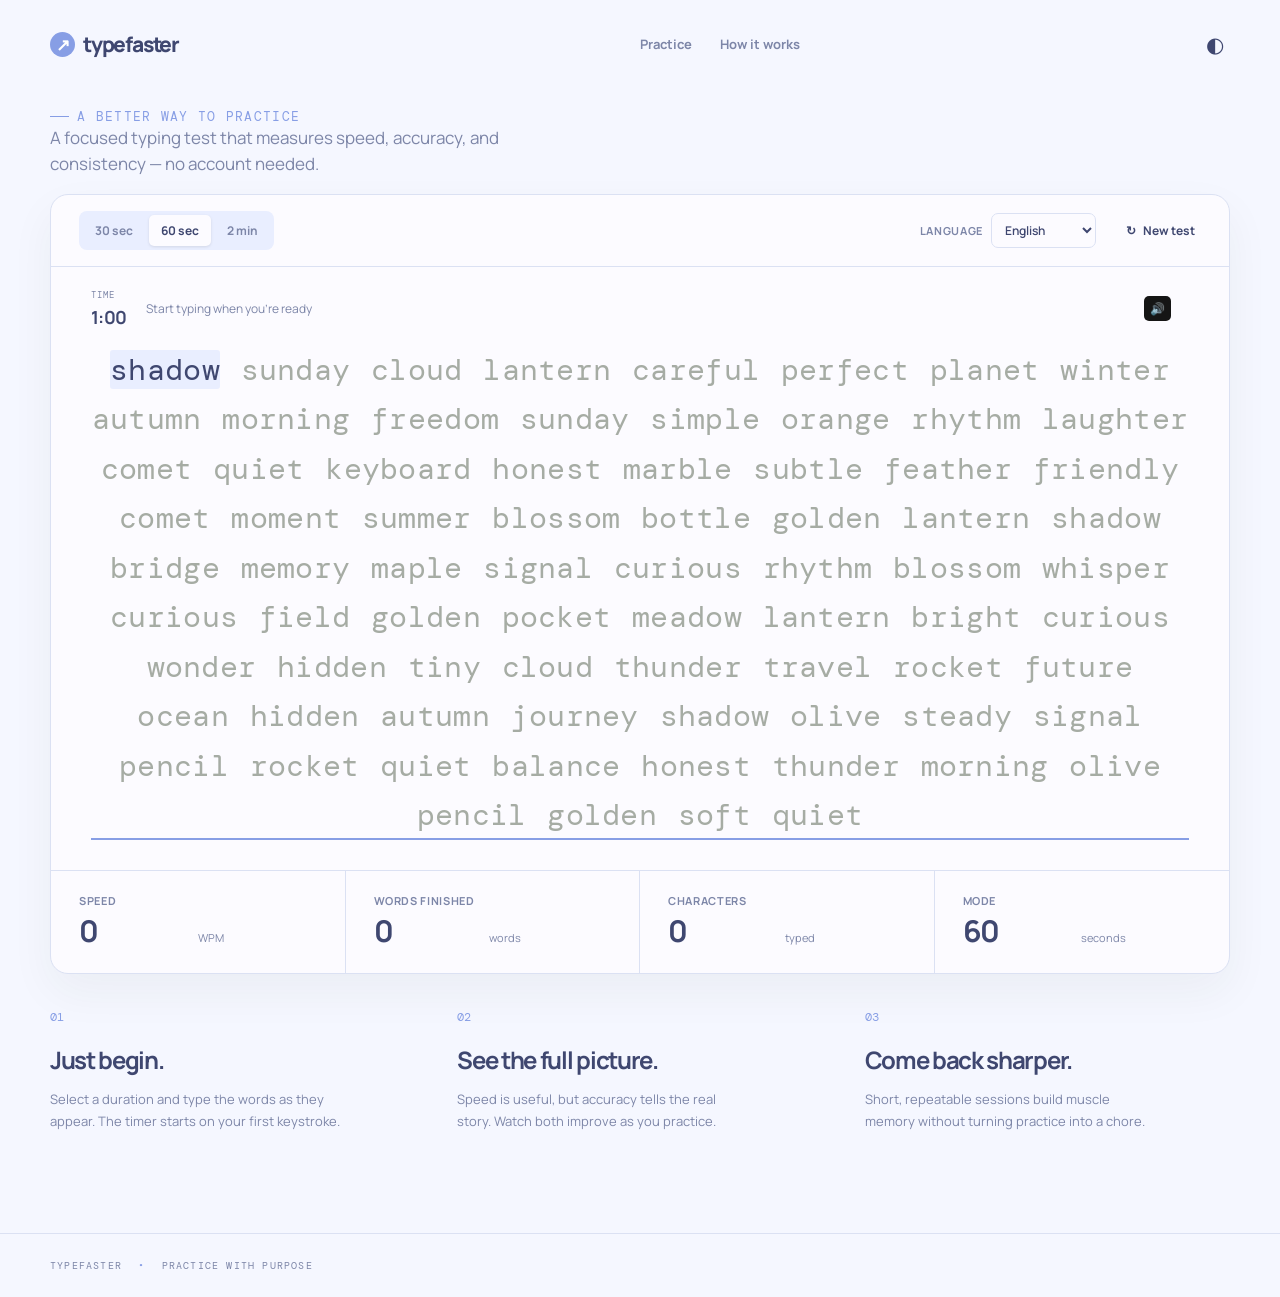
==== index.html @ 85c1653c "Add files via upload" ====
<!doctype html>
<html lang="en">
  <head>
    <meta charset="UTF-8" />
    <meta name="viewport" content="width=device-width, initial-scale=1.0" />
    <meta name="description" content="A calm, fast typing test that works without an account." />
    <title>typefaster — Free Typing Test</title>
    <link rel="preconnect" href="https://fonts.googleapis.com" />
    <link rel="preconnect" href="https://fonts.gstatic.com" crossorigin />
    <link href="https://fonts.googleapis.com/css2?family=DM+Mono:wght@400;500&family=Manrope:wght@400;500;600;700;800&display=swap" rel="stylesheet" />
    <link rel="stylesheet" href="styles.css" />
  </head>
  <body>
    <header class="site-header">
      <a class="brand" href="#" aria-label="typefaster home"><span class="brand-mark">↗</span>typefaster</a>
      <nav aria-label="Main navigation"><a href="#practice">Practice</a><a href="#how-it-works">How it works</a></nav>
      <button class="theme-toggle" id="themeToggle" aria-label="Toggle colour theme">◐</button>
    </header>

    <main>
      <section class="hero" id="practice">
        <div class="eyebrow"><span></span> a better way to practice</div>
        <p class="intro">A focused typing test that measures speed, accuracy, and consistency — no account needed.</p>
      </section>

      <section class="test-shell" aria-label="Typing test">
        <div class="test-toolbar">
          <div class="mode-picker" aria-label="Test length">
            <button class="mode" data-seconds="30">30 sec</button>
            <button class="mode active" data-seconds="60">60 sec</button>
            <button class="mode" data-seconds="120">2 min</button>
          </div>
          <label class="language-picker" for="languageSelect"><span>Language</span><select id="languageSelect" aria-label="Typing language"><option value="english">English</option><option value="german">German</option><option value="turkish">Turkish</option><option value="french">French</option><option value="spanish">Spanish</option><option value="italian">Italian</option><option value="polish">Polish</option></select></label>
          <button class="restart" id="restart" aria-label="Restart typing test">↻ <span>New test</span></button>
        </div>

        <div class="test-stage" id="testStage">
          <div class="status-row">
            <div><span class="timer-label">TIME</span><strong id="timer">1:00</strong></div>
            <div class="stage-note" id="stageNote">Start typing when you’re ready</div>
            <button class="sound-toggle" id="soundToggle" aria-label="Mute typing sounds" aria-pressed="false">🔊 <span>Sound on</span></button>
          </div>
          <div class="word-area"><p class="words" id="words" role="textbox" tabindex="0" aria-label="Words to type. Click here and start typing."></p></div>
          <input id="typingInput" class="typing-input" tabindex="-1" autocomplete="off" autocapitalize="off" spellcheck="false" aria-hidden="true" />
        </div>

        <div class="metrics" aria-live="polite">
          <div class="metric"><span>Speed</span><strong id="wpm">0</strong><small>WPM</small></div>
          <div class="metric"><span>Words finished</span><strong id="completedWords">0</strong><small>words</small></div>
          <div class="metric"><span>Characters</span><strong id="characters">0</strong><small>typed</small></div>
          <div class="metric"><span>Mode</span><strong id="modeLength">60</strong><small>seconds</small></div>
        </div>
      </section>

      <section class="result-card hidden" id="resultCard" aria-live="polite">
        <div><div class="eyebrow"><span></span> test complete</div><h2>Nice rhythm.</h2><p id="resultCopy">Here’s how your test went.</p></div>
        <div class="result-score"><strong id="finalWpm">0</strong><span>WPM</span></div>
        <button class="primary-button" id="tryAgain">Try again <span>→</span></button>
      </section>

      <section class="benefits" id="how-it-works">
        <div><span class="number">01</span><h2>Just begin.</h2><p>Select a duration and type the words as they appear. The timer starts on your first keystroke.</p></div>
        <div><span class="number">02</span><h2>See the full picture.</h2><p>Speed is useful, but accuracy tells the real story. Watch both improve as you practice.</p></div>
        <div><span class="number">03</span><h2>Come back sharper.</h2><p>Short, repeatable sessions build muscle memory without turning practice into a chore.</p></div>
      </section>
    </main>
    <footer>TYPEFASTER <span>•</span> PRACTICE WITH PURPOSE</footer>
    <audio id="typingSound" src="single_key.mp3" preload="auto"></audio>
    <audio id="errorSound" src="keyboard-click.mp3" preload="auto"></audio>
    <script src="app.js"></script>
  </body>
</html>
---- styles.css ----
:root { --bg:#f5f7ff; --ink:#3f4770; --muted:#7d86a8; --line:#dbe1f3; --card:#fcfbff; --accent:#879ee5; --soft:#e9eeff; }
* { box-sizing:border-box; }
body { margin:0; background:var(--bg); color:var(--ink); font-family:Manrope,Arial,sans-serif; }
button,input { font:inherit; }
.site-header { width:min(1180px,calc(100% - 48px)); margin:auto; height:88px; display:flex; align-items:center; justify-content:space-between; }
.brand { color:var(--ink); text-decoration:none; font-size:21px; font-weight:800; letter-spacing:-1.2px; display:flex; align-items:center; gap:8px; }.brand-mark { display:grid; place-items:center; color:#fff; background:var(--accent); width:25px;height:25px;border-radius:50%; font-size:17px; }
nav { display:flex; gap:28px; margin-left:60px; } nav a { color:var(--muted); text-decoration:none; font-size:13px; font-weight:700; } nav a:hover { color:var(--ink); }.theme-toggle,.restart { border:0;background:transparent;color:var(--ink);cursor:pointer; }.theme-toggle { font-size:21px; }
main { width:min(1180px,calc(100% - 48px)); margin:auto; }.hero { padding:20px 0 16px; }.eyebrow { color:var(--accent); font-family:'DM Mono',monospace; font-size:13px; letter-spacing:.1em; text-transform:uppercase; display:flex;align-items:center;gap:8px; }.eyebrow span { width:19px;height:1px;background:currentColor; } h1,h2,p { margin:0; }h1 { color:var(--accent); font-size:clamp(38px,5vw,58px); line-height:.95; letter-spacing:-.075em; margin:10px 0 11px; max-width:680px; } .intro { max-width:510px;color:var(--muted);line-height:1.55;font-size:17px; }
.test-shell { background:var(--card); border:1px solid var(--line); border-radius:18px; overflow:hidden; box-shadow:0 18px 45px rgba(45,54,43,.05); }.test-toolbar { height:72px;border-bottom:1px solid var(--line);display:flex;align-items:center;justify-content:space-between;padding:0 28px; }.mode-picker{ display:flex;gap:4px;background:var(--soft);padding:4px;border-radius:8px; }.mode{border:0;background:transparent;color:var(--muted);font-size:12px;font-weight:700;padding:7px 12px;border-radius:5px;cursor:pointer; }.mode.active{background:var(--card);color:var(--ink);box-shadow:0 1px 3px rgba(0,0,0,.1);}.language-picker{display:flex;align-items:center;gap:8px;margin-left:auto;margin-right:24px;color:var(--muted);font-size:11px;font-weight:700;text-transform:uppercase;letter-spacing:.06em}.language-picker select{border:1px solid var(--line);border-radius:7px;background:var(--card);color:var(--ink);padding:7px 28px 7px 9px;font:600 12px Manrope,Arial,sans-serif;cursor:pointer}.sound-toggle,.restart{border:0;background:transparent;color:var(--ink);cursor:pointer}.sound-toggle{font-size:12px;font-weight:700;display:flex;gap:7px;align-items:center;margin-right:18px}.restart{font-size:12px;font-weight:700;display:flex;gap:7px;align-items:center;}
.test-stage { padding:22px 40px 30px; }.status-row{display:flex;justify-content:flex-start;align-items:center;gap:20px;margin-bottom:16px;text-align:left;}.status-row>div{display:flex;flex-direction:column;gap:4px;align-items:flex-start;}.timer-label{font-family:'DM Mono',monospace;color:var(--muted);font-size:9px;letter-spacing:.12em;}.status-row strong{font-size:18px;letter-spacing:-.04em;}.stage-note{font-size:12px;color:var(--muted);}.word-area{position:relative;}.words{min-height:420px;overflow:visible;font-family:'DM Mono',monospace;font-size:30px;line-height:1.65;letter-spacing:.01em;word-spacing:.08em;color:#a6aca4;user-select:none;text-align:center;cursor:text;outline:none;}.words:focus{box-shadow:inset 0 -2px 0 var(--accent);}.word.current{color:var(--ink);background:var(--soft);border-radius:3px;}.word.correct,.typed-correct{color:#82cfa9;}.typed-missing{color:#c54f35;text-decoration:underline 1px;}.typed-incorrect{color:#c54f35;text-decoration:underline wavy #e37b62 1px;}.status-row .sound-toggle{margin-left:auto;padding:4px 6px;background:#151515;color:#fff;border-radius:5px;font-size:12px}.status-row .sound-toggle span{display:none}.typing-input{position:absolute;width:1px;height:1px;padding:0;border:0;opacity:0;pointer-events:none;}
.metrics{display:grid;grid-template-columns:repeat(4,1fr);border-top:1px solid var(--line);}.metric{padding:22px 28px;border-right:1px solid var(--line);display:grid;grid-template-columns:auto auto;gap:2px 8px;align-items:baseline;}.metric:last-child{border-right:0}.metric span{grid-column:1/-1;font-size:11px;color:var(--muted);font-weight:700;text-transform:uppercase;letter-spacing:.06em;}.metric strong{font-size:30px;letter-spacing:-.06em;}.metric small{font-size:11px;color:var(--muted);}
.result-card{margin:24px 0 80px;background:var(--ink);color:#fff;border-radius:18px;padding:32px 36px;display:flex;align-items:center;justify-content:space-between;gap:26px;}.result-card .eyebrow{color:#f2a78f}.result-card h2{font-size:31px;letter-spacing:-.06em;margin:8px 0}.result-card p{color:#c2cbc2;font-size:13px}.result-score{text-align:center;display:flex;flex-direction:column}.result-score strong{font-size:55px;line-height:.85;letter-spacing:-.07em}.result-score span{font-family:'DM Mono',monospace;font-size:10px;margin-top:8px;color:#c2cbc2}.primary-button{background:var(--accent);color:#fff;border:0;border-radius:8px;padding:14px 17px;font-weight:800;font-size:13px;cursor:pointer}.primary-button span{padding-left:10px;font-size:17px}.hidden{display:none;}
.benefits{display:grid;grid-template-columns:repeat(3,1fr);gap:42px;padding:30px 0 100px}.number{font-family:'DM Mono',monospace;color:var(--accent);font-size:12px}.benefits h2{font-size:24px;letter-spacing:-.055em;margin:17px 0 12px}.benefits p{color:var(--muted);font-size:13px;line-height:1.75;max-width:290px}footer{border-top:1px solid var(--line);padding:25px max(24px,calc((100% - 1180px)/2));font-family:'DM Mono',monospace;color:var(--muted);font-size:10px;letter-spacing:.12em}footer span{color:var(--accent);padding:0 9px}
body.dark{--bg:#20243f;--ink:#f2f4ff;--muted:#b5bddc;--line:#3a4167;--card:#2b3052;--accent:#a9bbff;--soft:#353c63}body.dark .result-card{background:#171b33}body.dark .words{color:#7881aa}body.dark .word.current{background:#404973}body.dark .typing-input{background:#20243f}
@media(max-width:680px){.site-header,main{width:min(100% - 28px,1180px)}nav{display:none}.hero{padding:28px 0 20px}.test-toolbar{height:auto;min-height:72px;padding:12px 16px;flex-wrap:wrap;gap:10px}.language-picker{margin-left:auto;margin-right:0}.test-stage{padding:22px 18px 24px}.stage-note{display:none}.words{min-height:420px;font-size:30px;line-height:1.65}.metrics{grid-template-columns:repeat(2,1fr)}.metric{padding:17px;border-bottom:1px solid var(--line)}.metric:nth-child(2){border-right:0}.result-card{padding:25px;align-items:flex-start;flex-direction:column}.result-score{text-align:left;flex-direction:row;align-items:baseline;gap:9px}.result-score span{margin:0}.benefits{grid-template-columns:1fr;gap:32px;padding-bottom:65px}}
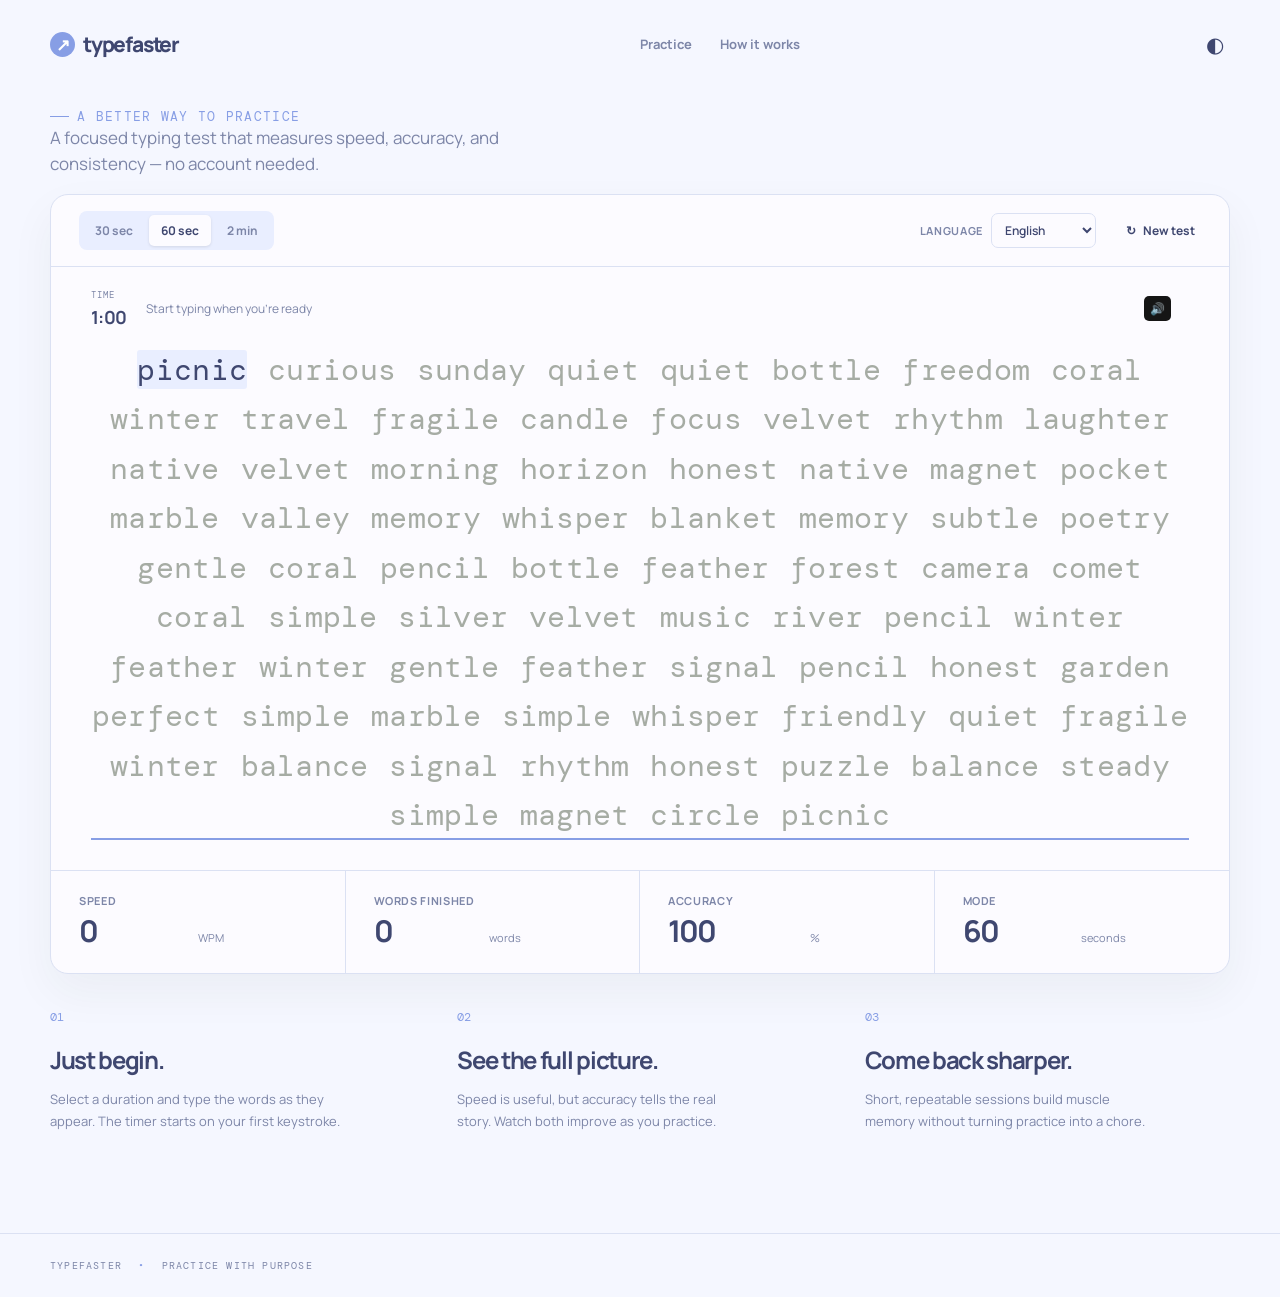
==== commit fe5938f3: "Add files via upload" ====
--- a/index.html
+++ b/index.html
@@ -47,14 +47,14 @@
         <div class="metrics" aria-live="polite">
           <div class="metric"><span>Speed</span><strong id="wpm">0</strong><small>WPM</small></div>
           <div class="metric"><span>Words finished</span><strong id="completedWords">0</strong><small>words</small></div>
-          <div class="metric"><span>Characters</span><strong id="characters">0</strong><small>typed</small></div>
+          <div class="metric"><span>Accuracy</span><strong id="accuracy">100</strong><small>%</small></div>
           <div class="metric"><span>Mode</span><strong id="modeLength">60</strong><small>seconds</small></div>
         </div>
       </section>
 
       <section class="result-card hidden" id="resultCard" aria-live="polite">
         <div><div class="eyebrow"><span></span> test complete</div><h2>Nice rhythm.</h2><p id="resultCopy">Here’s how your test went.</p></div>
-        <div class="result-score"><strong id="finalWpm">0</strong><span>WPM</span></div>
+        <div class="result-scores"><div class="result-score"><strong id="finalWpm">0</strong><span>WPM</span></div><div class="result-score"><strong id="finalAccuracy">100</strong><span>ACCURACY %</span></div></div>
         <button class="primary-button" id="tryAgain">Try again <span>→</span></button>
       </section>
 
--- a/styles.css
+++ b/styles.css
@@ -13,3 +13,10 @@
 .benefits{display:grid;grid-template-columns:repeat(3,1fr);gap:42px;padding:30px 0 100px}.number{font-family:'DM Mono',monospace;color:var(--accent);font-size:12px}.benefits h2{font-size:24px;letter-spacing:-.055em;margin:17px 0 12px}.benefits p{color:var(--muted);font-size:13px;line-height:1.75;max-width:290px}footer{border-top:1px solid var(--line);padding:25px max(24px,calc((100% - 1180px)/2));font-family:'DM Mono',monospace;color:var(--muted);font-size:10px;letter-spacing:.12em}footer span{color:var(--accent);padding:0 9px}
 body.dark{--bg:#20243f;--ink:#f2f4ff;--muted:#b5bddc;--line:#3a4167;--card:#2b3052;--accent:#a9bbff;--soft:#353c63}body.dark .result-card{background:#171b33}body.dark .words{color:#7881aa}body.dark .word.current{background:#404973}body.dark .typing-input{background:#20243f}
 @media(max-width:680px){.site-header,main{width:min(100% - 28px,1180px)}nav{display:none}.hero{padding:28px 0 20px}.test-toolbar{height:auto;min-height:72px;padding:12px 16px;flex-wrap:wrap;gap:10px}.language-picker{margin-left:auto;margin-right:0}.test-stage{padding:22px 18px 24px}.stage-note{display:none}.words{min-height:420px;font-size:30px;line-height:1.65}.metrics{grid-template-columns:repeat(2,1fr)}.metric{padding:17px;border-bottom:1px solid var(--line)}.metric:nth-child(2){border-right:0}.result-card{padding:25px;align-items:flex-start;flex-direction:column}.result-score{text-align:left;flex-direction:row;align-items:baseline;gap:9px}.result-score span{margin:0}.benefits{grid-template-columns:1fr;gap:32px;padding-bottom:65px}}
+button,select,.words{-webkit-tap-highlight-color:transparent;touch-action:manipulation}
+.mobile-input{position:absolute;left:0;top:0;width:1px;height:1px;padding:0;border:0;opacity:0;font-size:16px;pointer-events:none}
+.words.input-focused{box-shadow:inset 0 -2px 0 var(--accent)}
+@media(max-width:680px){.words{position:relative;overflow:hidden;min-height:0;height:calc(1.65em * 5);font-size:24px}.test-toolbar .mode{padding:7px 10px}.status-row .sound-toggle{padding:6px 9px}}
+.result-scores{display:flex;gap:40px;align-items:flex-end}
+.mobile-input.overlay{width:100%;height:100%;pointer-events:auto;z-index:2;caret-color:transparent;background:transparent;color:transparent;-webkit-user-select:text;user-select:text}
+@media(max-width:680px){.result-scores{gap:28px}}
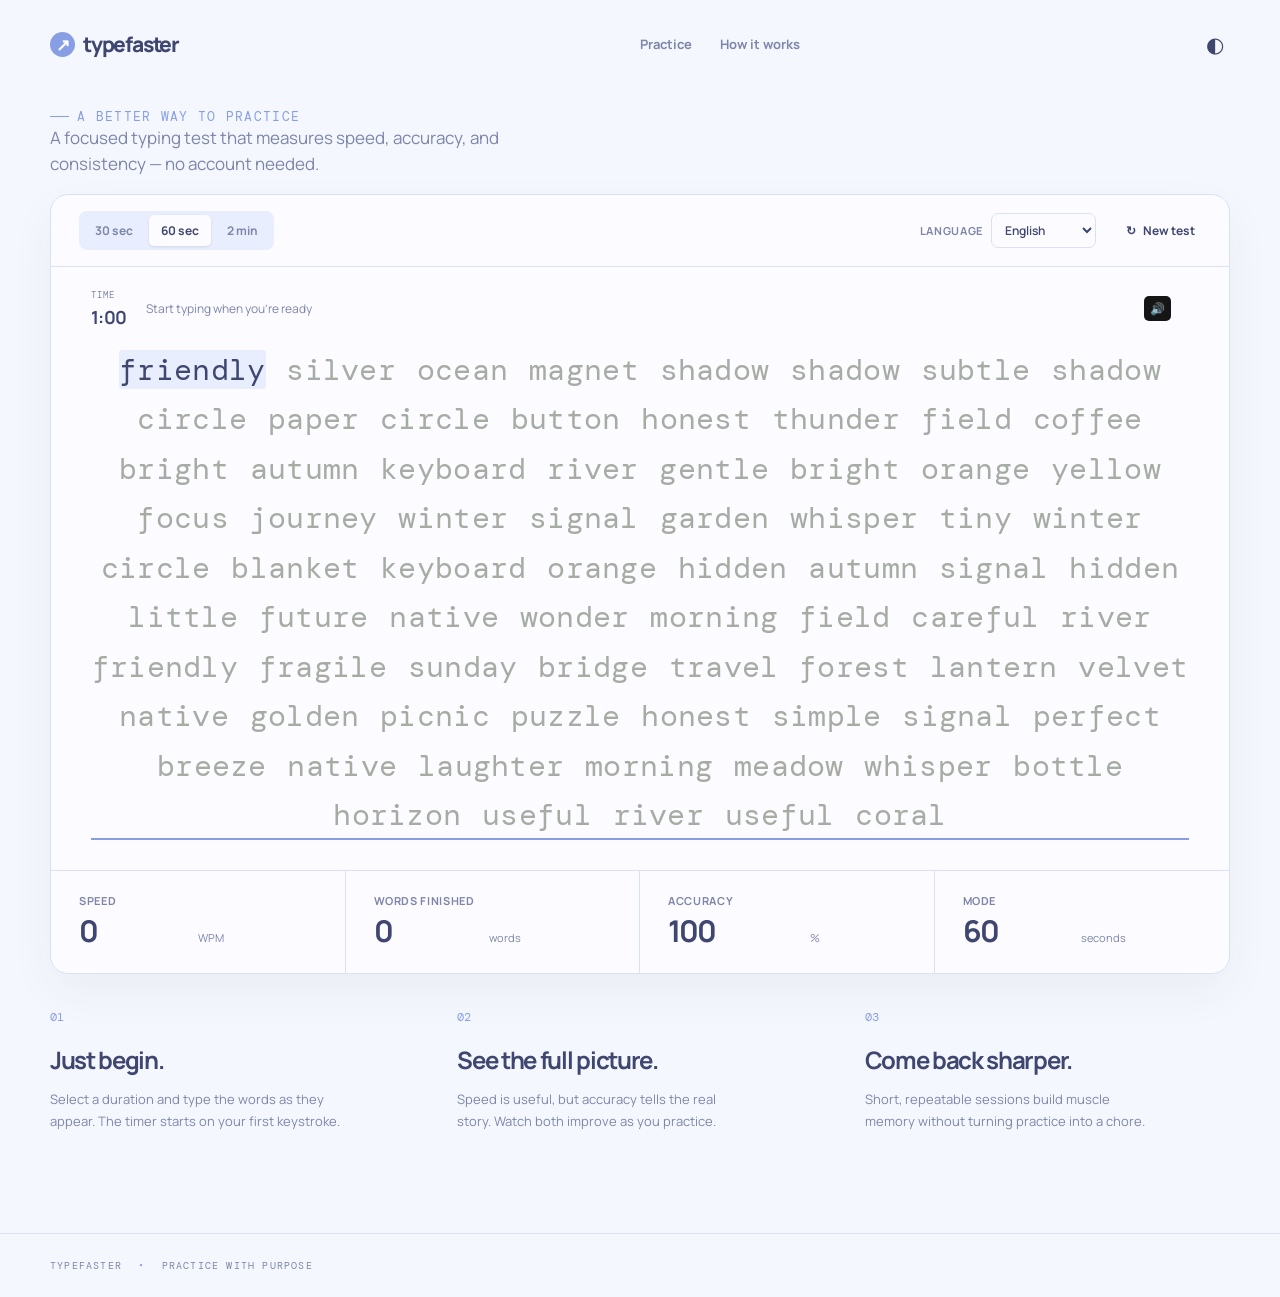
==== commit 8a6c0326: "Add files via upload" ====
--- a/index.html
+++ b/index.html
@@ -8,7 +8,7 @@
     <link rel="preconnect" href="https://fonts.googleapis.com" />
     <link rel="preconnect" href="https://fonts.gstatic.com" crossorigin />
     <link href="https://fonts.googleapis.com/css2?family=DM+Mono:wght@400;500&family=Manrope:wght@400;500;600;700;800&display=swap" rel="stylesheet" />
-    <link rel="stylesheet" href="styles.css" />
+    <link rel="stylesheet" href="styles.css?v=4" />
   </head>
   <body>
     <header class="site-header">
@@ -67,6 +67,6 @@
     <footer>TYPEFASTER <span>•</span> PRACTICE WITH PURPOSE</footer>
     <audio id="typingSound" src="single_key.mp3" preload="auto"></audio>
     <audio id="errorSound" src="keyboard-click.mp3" preload="auto"></audio>
-    <script src="app.js"></script>
+    <script src="app.js?v=4"></script>
   </body>
 </html>
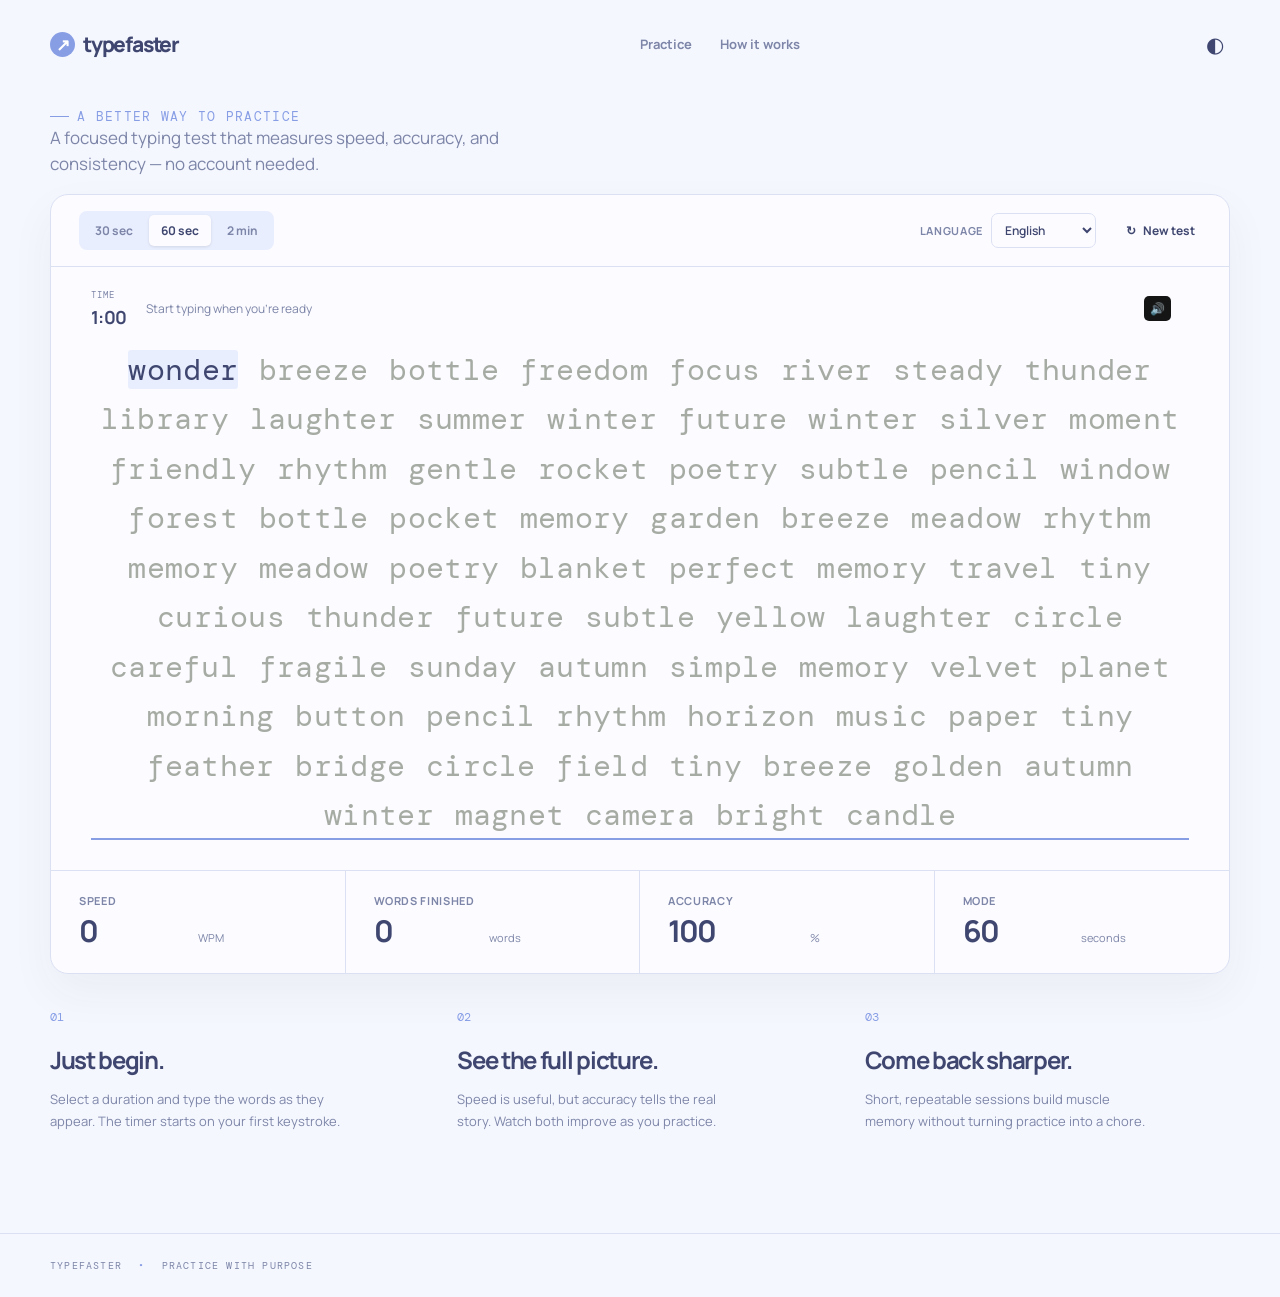
==== commit ae289f7f: "Add files via upload" ====
--- a/index.html
+++ b/index.html
@@ -65,7 +65,7 @@
       </section>
     </main>
     <footer>TYPEFASTER <span>•</span> PRACTICE WITH PURPOSE</footer>
-    <audio id="typingSound" src="single_key.mp3" preload="auto"></audio>
+    <audio id="typingSound" src="soft-click.wav" preload="auto"></audio>
     <audio id="errorSound" src="keyboard-click.mp3" preload="auto"></audio>
     <script src="app.js?v=4"></script>
   </body>
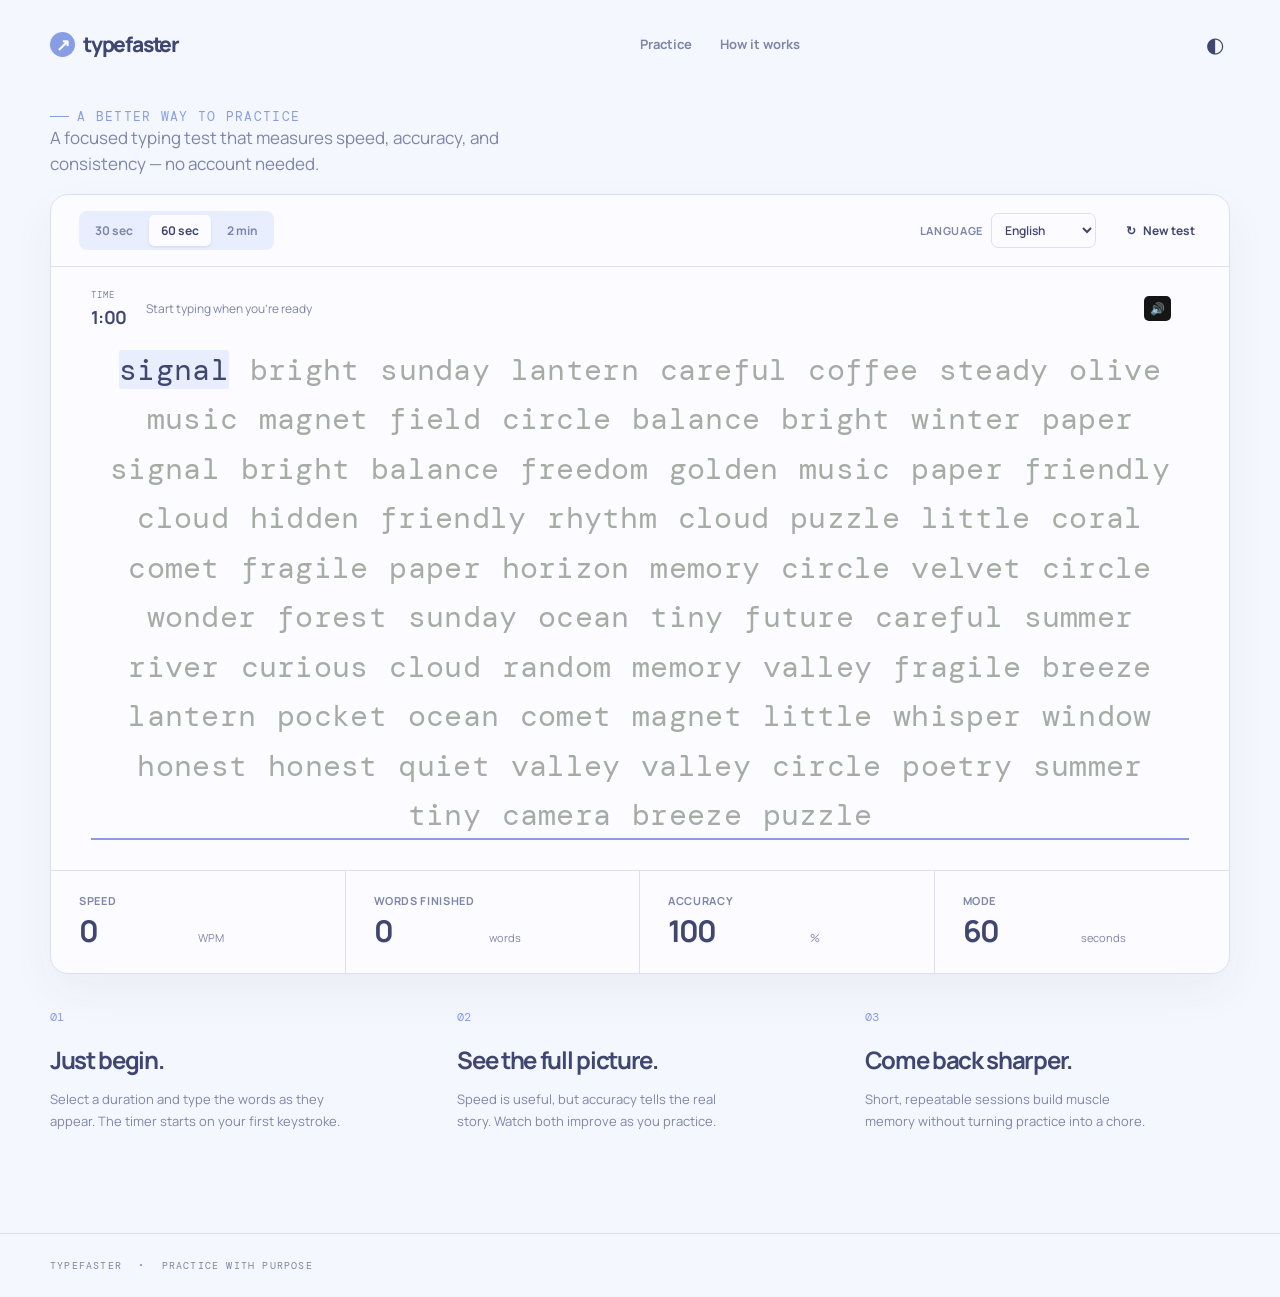
==== commit 0c0beb7c: "Add files via upload" ====
--- a/index.html
+++ b/index.html
@@ -65,8 +65,8 @@
       </section>
     </main>
     <footer>TYPEFASTER <span>•</span> PRACTICE WITH PURPOSE</footer>
-    <audio id="typingSound" src="soft-click.wav" preload="auto"></audio>
-    <audio id="errorSound" src="keyboard-click.mp3" preload="auto"></audio>
+    <audio id="typingSound" src="typing-tick.wav" preload="auto"></audio>
+    <audio id="errorSound" src="error-thock.wav" preload="auto"></audio>
     <script src="app.js?v=4"></script>
   </body>
 </html>
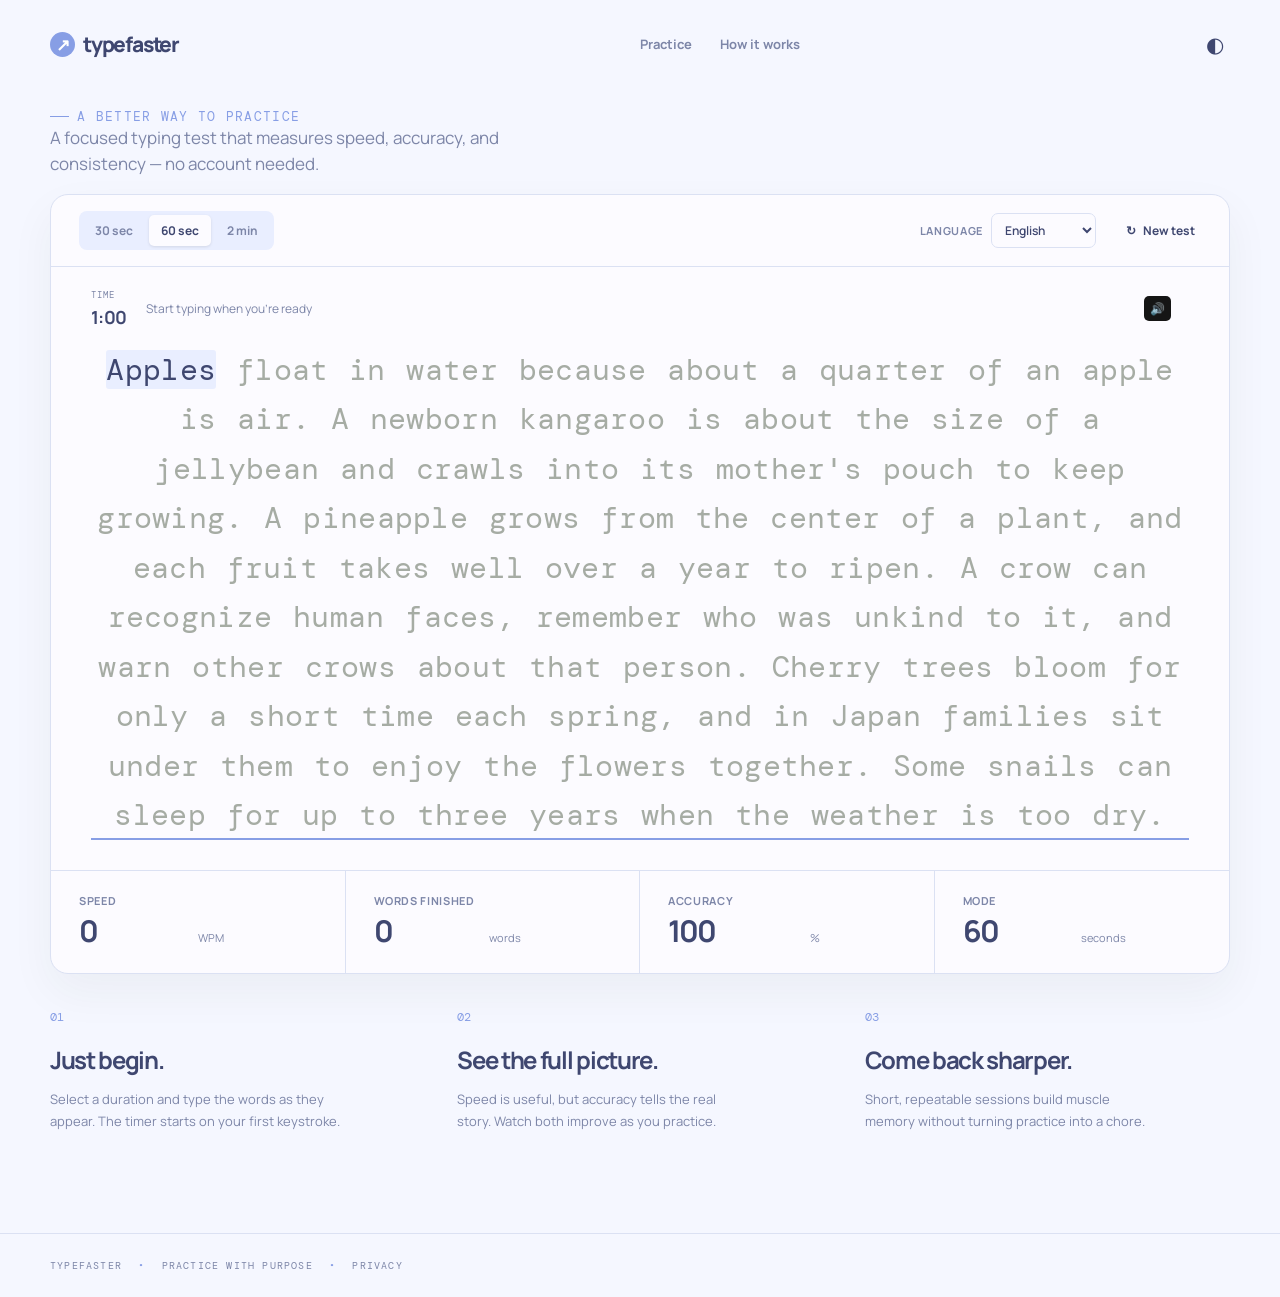
==== commit c0b4bd7b: "Add files via upload" ====
--- a/index.html
+++ b/index.html
@@ -3,12 +3,28 @@
   <head>
     <meta charset="UTF-8" />
     <meta name="viewport" content="width=device-width, initial-scale=1.0" />
-    <meta name="description" content="A calm, fast typing test that works without an account." />
-    <title>typefaster — Free Typing Test</title>
+    <meta name="description" content="Free typing test in 7 languages. Measure your WPM and accuracy in 30 seconds, 1 minute or 2 minutes. No account needed." />
+    <link rel="canonical" href="https://typefaster5.com/" />
+    <meta name="theme-color" content="#879ee5" />
+    <meta property="og:type" content="website" />
+    <meta property="og:site_name" content="typefaster" />
+    <meta property="og:title" content="Free Typing Test (30 sec, 1 min, 2 min) | typefaster" />
+    <meta property="og:description" content="Test your typing speed and accuracy in 7 languages. Free, fast and no account needed." />
+    <meta property="og:url" content="https://typefaster5.com/" />
+    <meta property="og:image" content="https://typefaster5.com/og-image.png" />
+    <meta property="og:image:width" content="1200" />
+    <meta property="og:image:height" content="630" />
+    <meta name="twitter:card" content="summary_large_image" />
+    <meta name="twitter:title" content="Free Typing Test | typefaster" />
+    <meta name="twitter:description" content="Test your typing speed and accuracy in 7 languages. Free, fast and no account needed." />
+    <meta name="twitter:image" content="https://typefaster5.com/og-image.png" />
+    <link rel="icon" href="data:image/svg+xml,%3Csvg xmlns='http://www.w3.org/2000/svg' viewBox='0 0 64 64'%3E%3Ccircle cx='32' cy='32' r='32' fill='%23879ee5'/%3E%3Cpath d='M22 42 42 22M26 22h16v16' stroke='white' stroke-width='6' fill='none' stroke-linecap='round' stroke-linejoin='round'/%3E%3C/svg%3E" />
+    <script type="application/ld+json">{"@context":"https://schema.org","@type":"WebApplication","name":"typefaster","url":"https://typefaster5.com/","description":"A free typing speed test with 30 second, 1 minute and 2 minute modes in 7 languages.","applicationCategory":"EducationalApplication","operatingSystem":"Any","inLanguage":["en","de","tr","fr","es","it","pl"],"offers":{"@type":"Offer","price":"0","priceCurrency":"USD"}}</script>
+    <title>Free Typing Test (30 sec, 1 min, 2 min) | typefaster</title>
     <link rel="preconnect" href="https://fonts.googleapis.com" />
     <link rel="preconnect" href="https://fonts.gstatic.com" crossorigin />
     <link href="https://fonts.googleapis.com/css2?family=DM+Mono:wght@400;500&family=Manrope:wght@400;500;600;700;800&display=swap" rel="stylesheet" />
-    <link rel="stylesheet" href="styles.css?v=4" />
+    <link rel="stylesheet" href="styles.css?v=6" />
   </head>
   <body>
     <header class="site-header">
@@ -19,6 +35,7 @@
 
     <main>
       <section class="hero" id="practice">
+        <h1 class="sr-only">Free typing test: check your typing speed (WPM) and accuracy</h1>
         <div class="eyebrow"><span></span> a better way to practice</div>
         <p class="intro">A focused typing test that measures speed, accuracy, and consistency — no account needed.</p>
       </section>
@@ -52,11 +69,27 @@
         </div>
       </section>
 
-      <section class="result-card hidden" id="resultCard" aria-live="polite">
-        <div><div class="eyebrow"><span></span> test complete</div><h2>Nice rhythm.</h2><p id="resultCopy">Here’s how your test went.</p></div>
-        <div class="result-scores"><div class="result-score"><strong id="finalWpm">0</strong><span>WPM</span></div><div class="result-score"><strong id="finalAccuracy">100</strong><span>ACCURACY %</span></div></div>
-        <button class="primary-button" id="tryAgain">Try again <span>→</span></button>
-      </section>
+      <div class="result-overlay hidden" id="resultCard" role="dialog" aria-modal="true" aria-labelledby="resultTitle" tabindex="-1">
+        <div class="result-panel">
+          <div class="eyebrow"><span></span> test complete</div>
+          <h2 id="resultTitle">Time's up!</h2>
+          <p class="result-sub" id="resultCopy">Here's how your test went.</p>
+          <div class="result-main">
+            <div class="big"><strong id="finalWpm">0</strong><span>WPM</span></div>
+            <div class="big"><strong id="finalAccuracy">100</strong><span>ACCURACY %</span></div>
+          </div>
+          <div class="result-grid">
+            <div><span>Correct words</span><strong id="finalWords">0</strong></div>
+            <div><span>Errors</span><strong id="finalErrors">0</strong></div>
+            <div><span>Correct characters</span><strong id="finalChars">0</strong></div>
+            <div><span>Test length</span><strong id="finalTime">60 sec</strong></div>
+          </div>
+          <div class="result-actions">
+            <button class="primary-button" id="tryAgain">Try again <span>→</span></button>
+            <button class="link-button" id="closeResult">Close</button>
+          </div>
+        </div>
+      </div>
 
       <section class="benefits" id="how-it-works">
         <div><span class="number">01</span><h2>Just begin.</h2><p>Select a duration and type the words as they appear. The timer starts on your first keystroke.</p></div>
@@ -64,9 +97,9 @@
         <div><span class="number">03</span><h2>Come back sharper.</h2><p>Short, repeatable sessions build muscle memory without turning practice into a chore.</p></div>
       </section>
     </main>
-    <footer>TYPEFASTER <span>•</span> PRACTICE WITH PURPOSE</footer>
+    <footer>TYPEFASTER <span>•</span> PRACTICE WITH PURPOSE <span>•</span> <a href="privacy.html">PRIVACY</a></footer>
     <audio id="typingSound" src="typing-tick.wav" preload="auto"></audio>
     <audio id="errorSound" src="error-thock.wav" preload="auto"></audio>
-    <script src="app.js?v=4"></script>
+    <script src="app.js?v=6"></script>
   </body>
 </html>
--- a/styles.css
+++ b/styles.css
@@ -20,3 +20,28 @@
 .result-scores{display:flex;gap:40px;align-items:flex-end}
 .mobile-input.overlay{width:100%;height:100%;pointer-events:auto;z-index:2;caret-color:transparent;background:transparent;color:transparent;-webkit-user-select:text;user-select:text}
 @media(max-width:680px){.result-scores{gap:28px}}
+.sr-only{position:absolute;width:1px;height:1px;margin:-1px;padding:0;overflow:hidden;clip:rect(0,0,0,0);white-space:nowrap;border:0}
+footer a{color:inherit;text-decoration:none}footer a:hover{color:var(--ink)}
+@media(min-width:681px){.words{position:relative;overflow:hidden;min-height:0;height:calc(1.65em * 10)}}
+/* Results page (overlay shown when the time is up) */
+body.modal-open{overflow:hidden}
+.result-overlay{position:fixed;inset:0;z-index:50;display:flex;align-items:center;justify-content:center;padding:20px;background:rgba(63,71,112,.45);-webkit-backdrop-filter:blur(6px);backdrop-filter:blur(6px);animation:resultFade .2s ease;outline:none}
+.result-overlay.hidden{display:none}
+.result-panel{width:min(560px,100%);max-height:100%;overflow:auto;background:var(--card);color:var(--ink);border:1px solid var(--line);border-radius:18px;box-shadow:0 30px 80px rgba(20,25,60,.35);padding:34px 36px;animation:resultPop .25s ease}
+.result-panel h2{font-size:34px;letter-spacing:-.06em;margin:10px 0 6px}
+.result-sub{color:var(--muted);font-size:13px}
+.result-main{display:grid;grid-template-columns:1fr 1fr;gap:16px;margin:24px 0 18px}
+.result-main .big{background:var(--soft);border-radius:14px;padding:20px 22px;display:flex;flex-direction:column}
+.result-main .big strong{font-size:68px;line-height:.9;letter-spacing:-.07em}
+.result-main .big span{font-family:'DM Mono',monospace;font-size:11px;letter-spacing:.1em;color:var(--muted);margin-top:12px}
+.result-grid{display:grid;grid-template-columns:repeat(4,1fr);gap:12px;border-top:1px solid var(--line);border-bottom:1px solid var(--line);padding:16px 0}
+.result-grid div{display:flex;flex-direction:column;gap:5px}
+.result-grid span{font-size:10px;color:var(--muted);font-weight:700;text-transform:uppercase;letter-spacing:.06em}
+.result-grid strong{font-size:20px;letter-spacing:-.04em}
+.result-actions{display:flex;align-items:center;gap:18px;margin-top:22px}
+.primary-button:disabled{opacity:.55;cursor:default}
+.link-button{border:0;background:transparent;color:var(--muted);font-weight:700;font-size:13px;cursor:pointer}.link-button:hover{color:var(--ink)}
+@keyframes resultFade{from{opacity:0}to{opacity:1}}
+@keyframes resultPop{from{opacity:0;transform:translateY(12px) scale(.98)}to{opacity:1;transform:none}}
+@media(prefers-reduced-motion:reduce){.result-overlay,.result-panel{animation:none}}
+@media(max-width:680px){.result-panel{padding:26px 22px}.result-main .big strong{font-size:54px}.result-grid{grid-template-columns:1fr 1fr}}
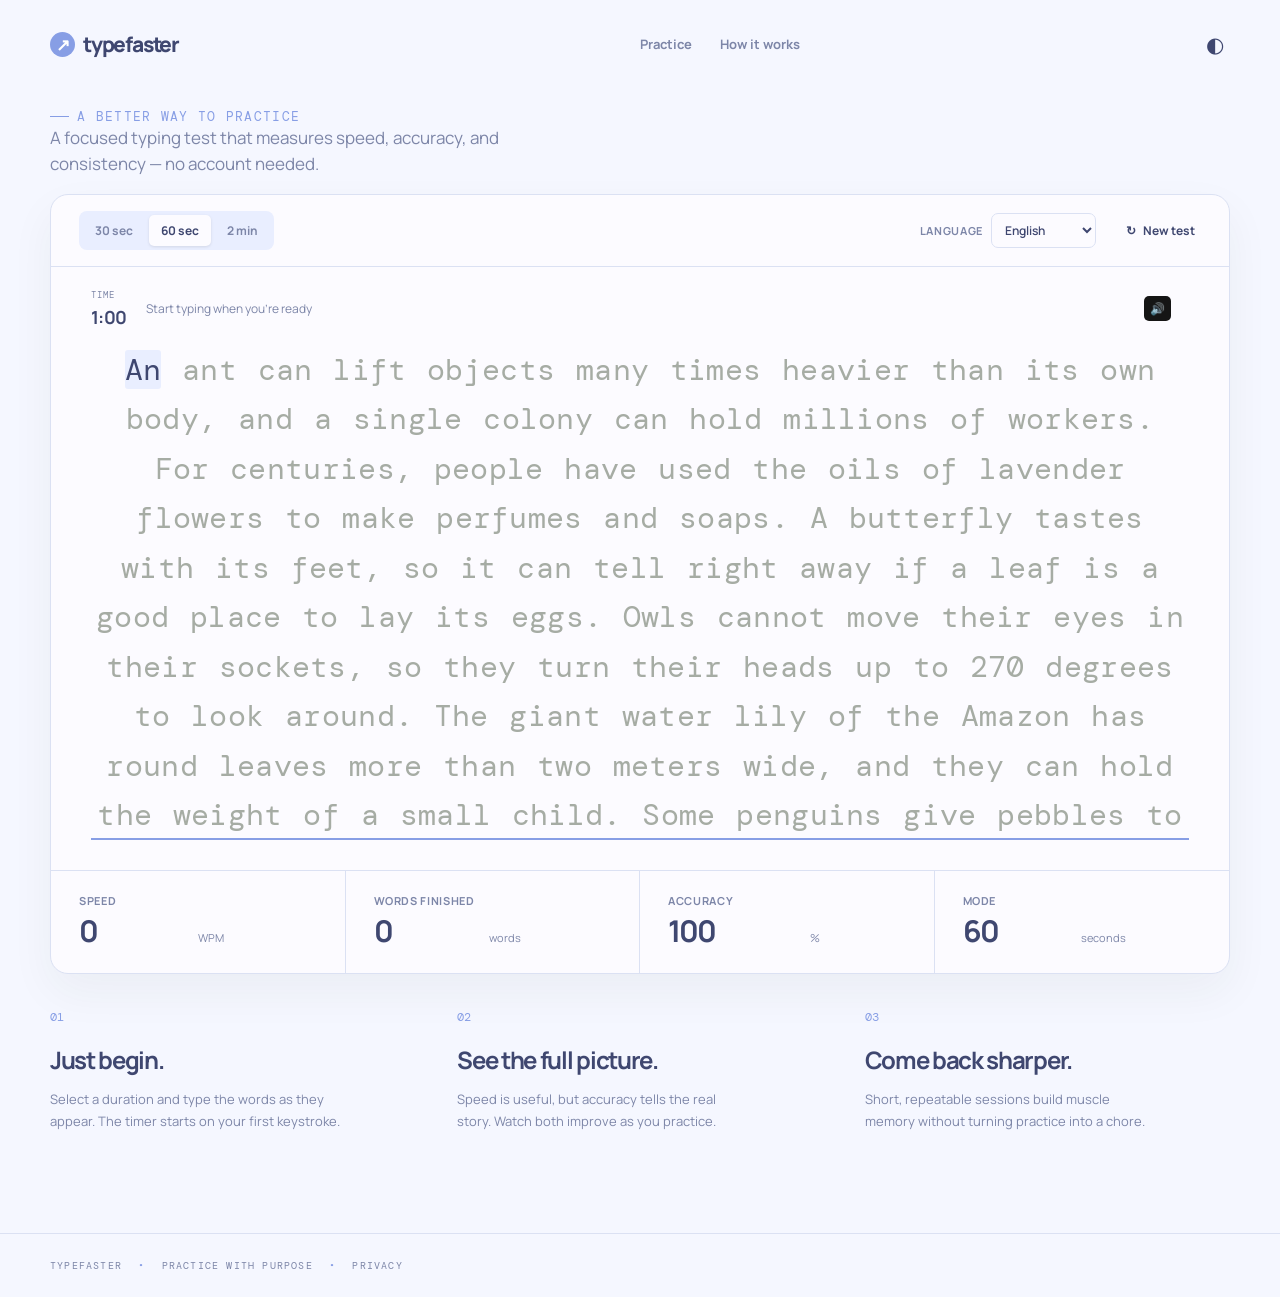
==== commit ea4c7388: "Add files via upload" ====
--- a/index.html
+++ b/index.html
@@ -18,7 +18,10 @@
     <meta name="twitter:title" content="Free Typing Test | typefaster" />
     <meta name="twitter:description" content="Test your typing speed and accuracy in 7 languages. Free, fast and no account needed." />
     <meta name="twitter:image" content="https://typefaster5.com/og-image.png" />
-    <link rel="icon" href="data:image/svg+xml,%3Csvg xmlns='http://www.w3.org/2000/svg' viewBox='0 0 64 64'%3E%3Ccircle cx='32' cy='32' r='32' fill='%23879ee5'/%3E%3Cpath d='M22 42 42 22M26 22h16v16' stroke='white' stroke-width='6' fill='none' stroke-linecap='round' stroke-linejoin='round'/%3E%3C/svg%3E" />
+    <link rel="icon" href="/favicon.ico" sizes="48x48" />
+    <link rel="icon" href="/favicon.svg" type="image/svg+xml" sizes="any" />
+    <link rel="icon" href="/favicon-192.png" type="image/png" sizes="192x192" />
+    <link rel="apple-touch-icon" href="/apple-touch-icon.png" />
     <script type="application/ld+json">{"@context":"https://schema.org","@type":"WebApplication","name":"typefaster","url":"https://typefaster5.com/","description":"A free typing speed test with 30 second, 1 minute and 2 minute modes in 7 languages.","applicationCategory":"EducationalApplication","operatingSystem":"Any","inLanguage":["en","de","tr","fr","es","it","pl"],"offers":{"@type":"Offer","price":"0","priceCurrency":"USD"}}</script>
     <title>Free Typing Test (30 sec, 1 min, 2 min) | typefaster</title>
     <link rel="preconnect" href="https://fonts.googleapis.com" />
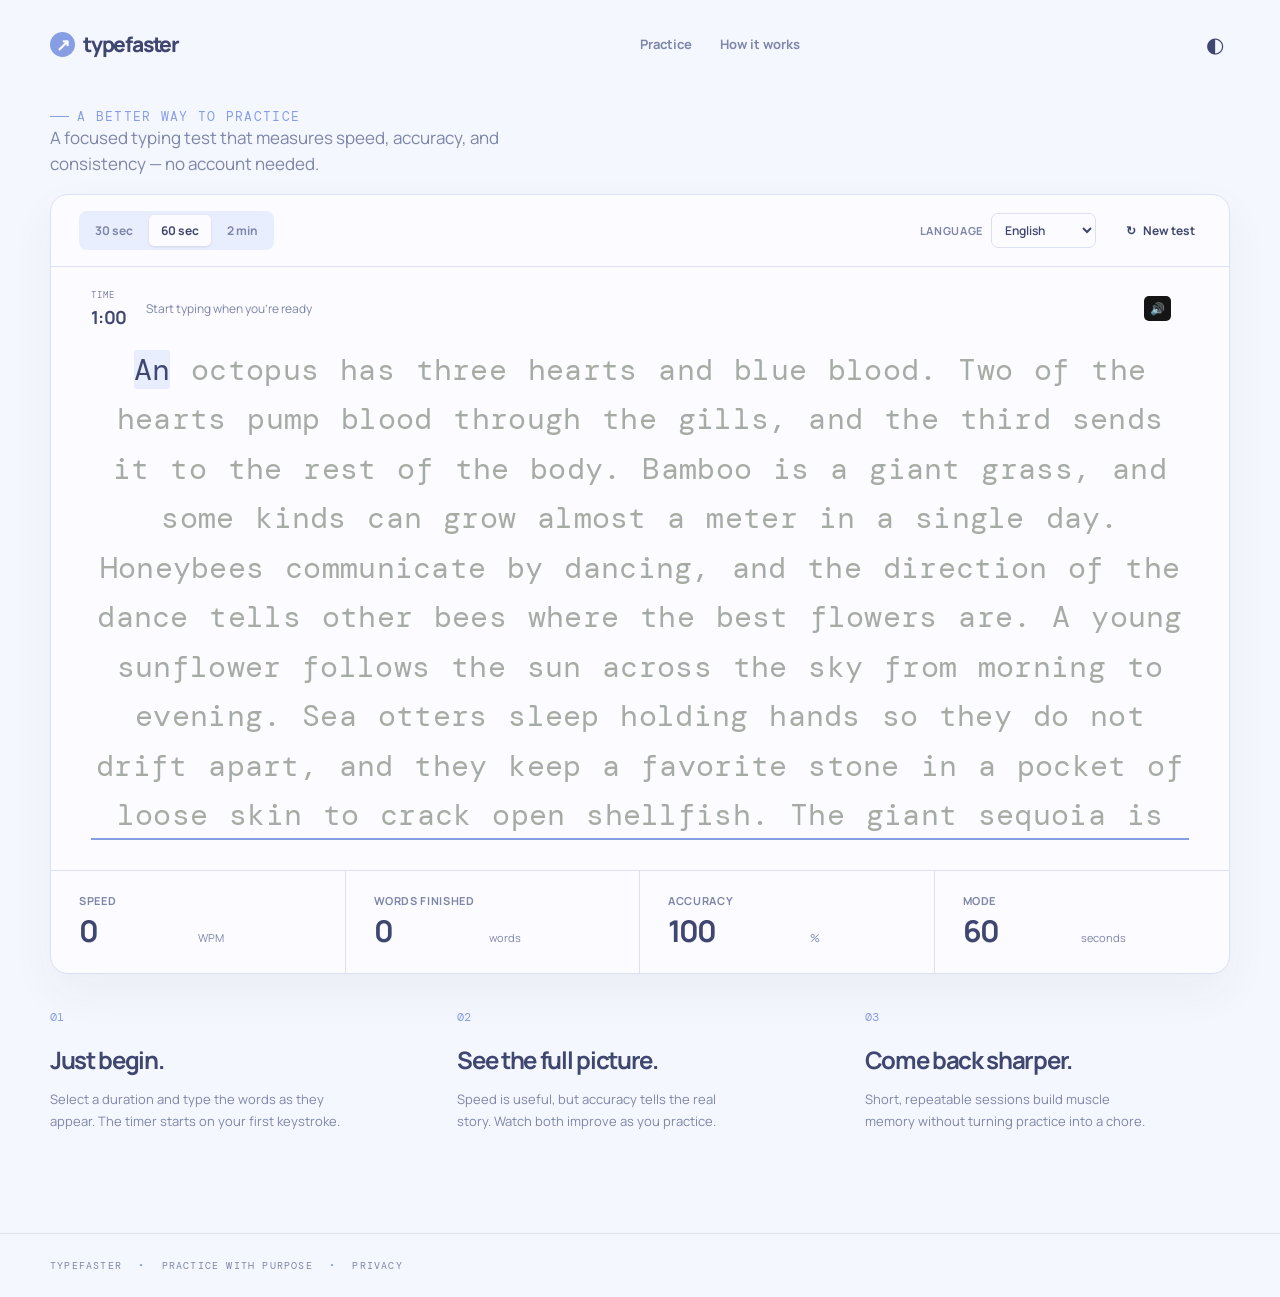
==== commit 9a81f0ed: "Integrate GoatCounter for analytics Added GoatCounter script for tracking." ====
--- a/index.html
+++ b/index.html
@@ -29,6 +29,7 @@
     <link href="https://fonts.googleapis.com/css2?family=DM+Mono:wght@400;500&family=Manrope:wght@400;500;600;700;800&display=swap" rel="stylesheet" />
     <link rel="stylesheet" href="styles.css?v=6" />
   </head>
+  
   <body>
     <header class="site-header">
       <a class="brand" href="#" aria-label="typefaster home"><span class="brand-mark">↗</span>typefaster</a>
@@ -104,5 +105,8 @@
     <audio id="typingSound" src="typing-tick.wav" preload="auto"></audio>
     <audio id="errorSound" src="error-thock.wav" preload="auto"></audio>
     <script src="app.js?v=6"></script>
+    <script data-goatcounter="https://MYCODE.goatcounter.com/count"
+        async src="//gc.zgo.at/count.js"></script>
   </body>
+  
 </html>
